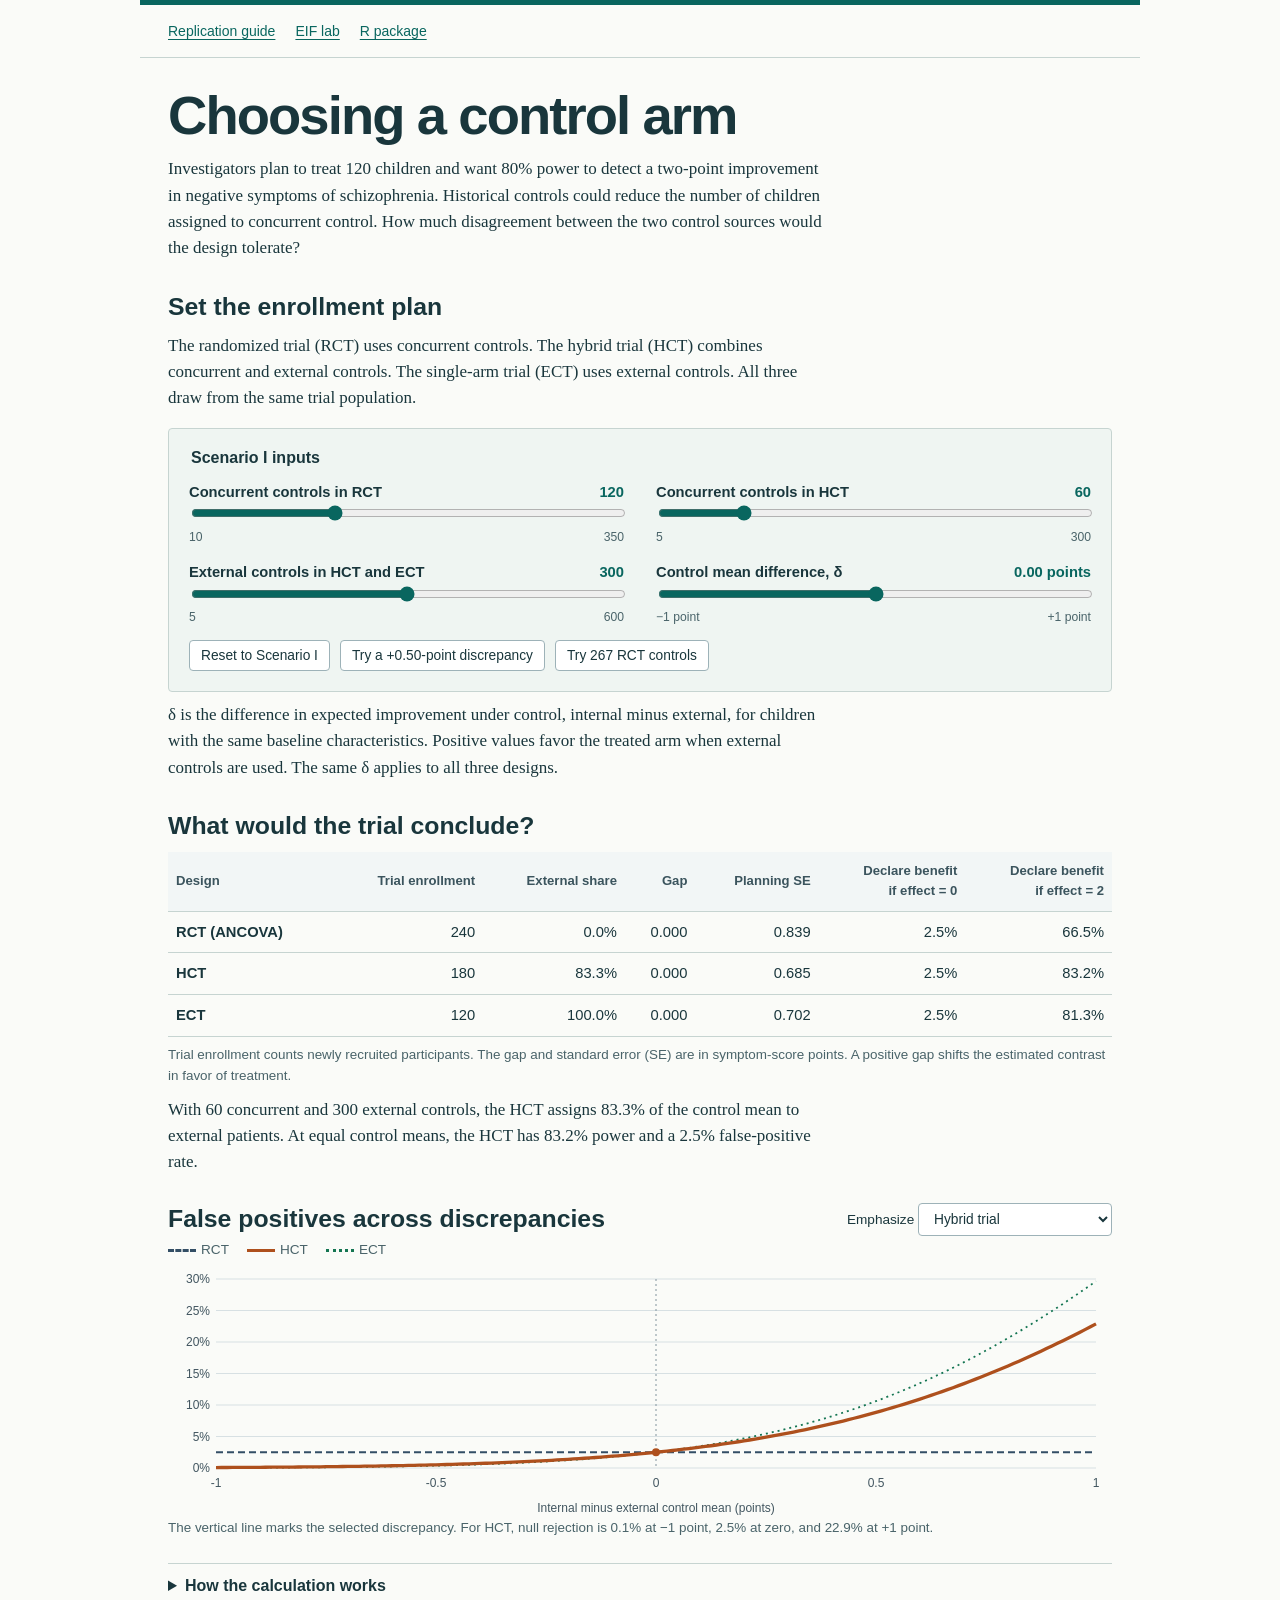
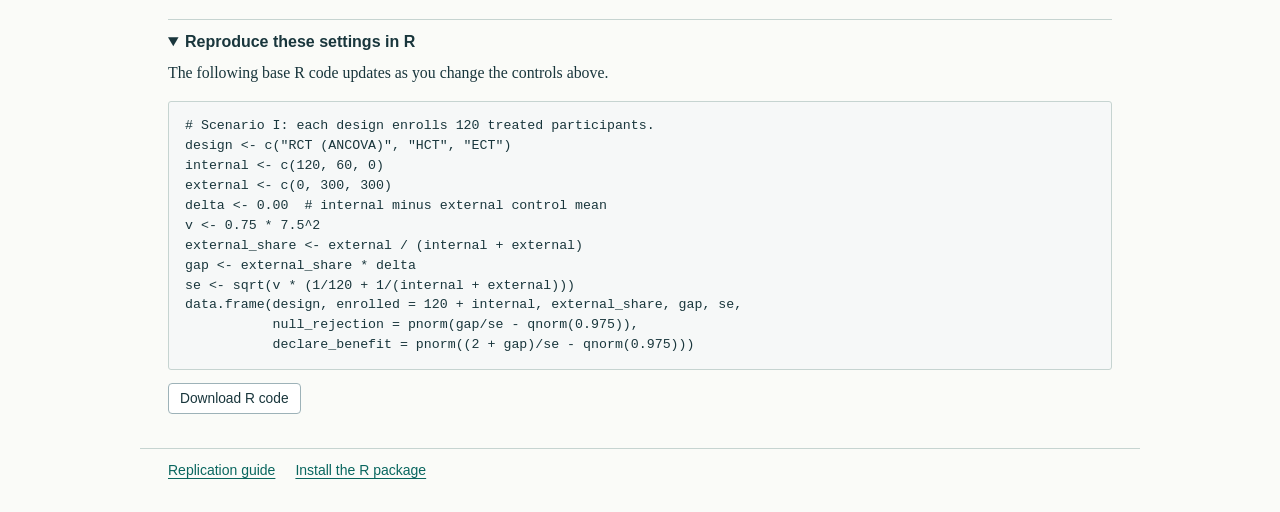
==== docs/design-lab.html @ c06e86c9 "Publish causalgap R package and interactive trial design and EIF lessons" ====
<!doctype html>
<html lang="en">
<head>
<meta charset="utf-8">
<meta name="viewport" content="width=device-width, initial-scale=1">
<meta name="description" content="Compare randomized, hybrid, and externally controlled schizophrenia trial designs under the Gaussian planning model.">
<title>Choosing a control arm · Trial design lab</title>
<link rel="icon" href="assets/mark.svg" type="image/svg+xml">
<style>
:root{color-scheme:light;--ink:#19363c;--accent:#09665f;--muted:#496369;--line:#c6d4d1;--paper:#fafbf8;--wash:#eff5f2;--sans:"Segoe UI",Arial,sans-serif}
*{box-sizing:border-box}body{margin:0;color:var(--ink);background:var(--paper);font:17px/1.55 Georgia,"Times New Roman",serif}
main,nav,footer{max-width:1000px;margin:auto;padding:0 28px}nav,footer{font:14px/1.6 var(--sans);display:flex;gap:20px;flex-wrap:wrap}nav{border-top:5px solid var(--accent);border-bottom:1px solid var(--line);padding-top:15px;padding-bottom:15px}a{color:var(--accent);text-underline-offset:3px}a:focus-visible,button:focus-visible,select:focus-visible,input:focus-visible,summary:focus-visible{outline:3px solid #30788b;outline-offset:3px}h1,h2,h3,label,button,output,select,th,td,figcaption,caption{font-family:var(--sans)}h1{font-size:clamp(2.1rem,4.4vw,3.4rem);margin:28px 0 6px;line-height:1.1;letter-spacing:-.035em}h2{font-size:1.55rem;line-height:1.25;margin:30px 0 10px}p{max-width:78ch;margin:10px 0 16px}section,figure{margin:27px 0}fieldset{margin:0;border:0;padding:0}legend{font:bold 1rem var(--sans);margin:0 0 14px}.controls{background:var(--wash);border:1px solid var(--line);border-radius:4px;padding:20px}.inputs{display:grid;grid-template-columns:1fr 1fr;gap:17px 32px}.setting{min-width:0}.setting label{font-size:.92rem;font-weight:650;display:flex;justify-content:space-between;align-items:baseline;gap:8px}.setting output{font-variant-numeric:tabular-nums;color:var(--accent);white-space:nowrap}.setting input{width:100%;accent-color:var(--accent);cursor:pointer}.range{display:flex;justify-content:space-between;color:var(--muted);font:.76rem var(--sans)}.actions,.chart-title,.key{display:flex;gap:10px;flex-wrap:wrap;align-items:center}.actions{margin-top:16px}button,select{font-size:.86rem;color:var(--ink);background:white;border:1px solid #9db2b8;border-radius:4px;padding:7px 11px}button{cursor:pointer}button:hover,select:hover{border-color:var(--accent);background:#f1f6f8}.table-wrap{overflow-x:auto}table{border-collapse:collapse;width:100%;font-size:.92rem}th,td{text-align:right;padding:9px 8px;border-bottom:1px solid var(--line);vertical-align:middle;font-variant-numeric:tabular-nums}th:first-child,td:first-child{text-align:left}thead th{color:#3b545d;background:#f2f6f6;font-size:.82rem}tbody th{white-space:nowrap}caption,figcaption{color:var(--muted);font-size:.84rem;text-align:left}caption{caption-side:bottom;padding-top:8px}.chart-title{justify-content:space-between}.chart-title h2{margin:0}.chart-title label{font-size:.85rem}.key{font: .85rem var(--sans);color:var(--muted);margin:6px 0;gap:18px}.key i{width:28px;display:inline-block;vertical-align:middle;margin-right:5px;border-top:3px solid}.rct{color:#334e65;border-top-style:dashed!important}.hct{color:#ae501d}.ect{color:#147552;border-top-style:dotted!important}canvas{display:block;width:100%;height:255px}figure{margin:25px 0 18px}details{border-top:1px solid var(--line);margin-top:24px;padding-top:13px}summary{font:bold 1rem var(--sans);cursor:pointer}details p{font-size:.99rem}pre{overflow:auto;background:#f6f8f8;padding:14px 16px;line-height:1.5;border:1px solid var(--line);border-radius:3px;font-size:.83rem}.formula{font-size:1.04rem}footer{margin-top:34px;padding-top:10px;padding-bottom:30px;border-top:1px solid var(--line)}@media(max-width:620px){main,nav,footer{padding-left:16px;padding-right:16px}.inputs{grid-template-columns:1fr;gap:12px}.chart-title{align-items:flex-start}.controls{padding:15px}th,td{padding:8px 5px}h2{font-size:1.35rem}}
.skip{position:absolute;top:-60px;left:12px;z-index:2;background:white;padding:6px 10px}.skip:focus{top:6px}
</style>
</head>
<body>
<a class="skip" href="#main">Skip to the experiment</a>
<nav aria-label="Site navigation"><a href="index.html">Replication guide</a><a href="eif-lab.html">EIF lab</a><a href="r-package.html">R package</a></nav>
<main id="main">
<h1>Choosing a control arm</h1>
<p>Investigators plan to treat 120 children and want 80% power to detect a two-point improvement in negative symptoms of schizophrenia. Historical controls could reduce the number of children assigned to concurrent control. How much disagreement between the two control sources would the design tolerate?</p>
<noscript><p>Enable JavaScript to adjust the design. In the paper’s baseline scenario with equal control means, randomized ANCOVA, HCT and ECT have powers of 66.5%, 83.2% and 81.3%, respectively. Each has a one-sided false-positive rate of 2.5%.</p></noscript>
<section aria-labelledby="settings-heading">
<h2 id="settings-heading">Set the enrollment plan</h2>
<p>The randomized trial (RCT) uses concurrent controls. The hybrid trial (HCT) combines concurrent and external controls. The single-arm trial (ECT) uses external controls. All three draw from the same trial population.</p>
<div class="controls"><fieldset><legend>Scenario I inputs</legend><div class="inputs">
<div class="setting"><label for="rct-ic">Concurrent controls in RCT <output id="rct-ic-out" for="rct-ic">120</output></label><input type="range" min="10" max="350" value="120" id="rct-ic"><div class="range"><span>10</span><span>350</span></div></div>
<div class="setting"><label for="hct-ic">Concurrent controls in HCT <output id="hct-ic-out" for="hct-ic">60</output></label><input type="range" min="5" max="300" value="60" id="hct-ic"><div class="range"><span>5</span><span>300</span></div></div>
<div class="setting"><label for="ec">External controls in HCT and ECT <output id="ec-out" for="ec">300</output></label><input type="range" min="5" max="600" step="5" value="300" id="ec"><div class="range"><span>5</span><span>600</span></div></div>
<div class="setting"><label for="delta">Control mean difference, δ <output id="delta-out" for="delta">0.00 points</output></label><input type="range" min="-1" max="1" step="0.05" value="0" id="delta"><div class="range"><span>−1 point</span><span>+1 point</span></div></div>
</div></fieldset>
<div class="actions"><button type="button" id="reset">Reset to Scenario I</button><button type="button" id="case-drift">Try a +0.50-point discrepancy</button><button type="button" id="case-rct">Try 267 RCT controls</button></div></div>
<p>δ is the difference in expected improvement under control, internal minus external, for children with the same baseline characteristics. Positive values favor the treated arm when external controls are used. The same δ applies to all three designs.</p>
</section>
<section aria-labelledby="result-heading"><h2 id="result-heading">What would the trial conclude?</h2>
<div class="table-wrap"><table><caption>Trial enrollment counts newly recruited participants. The gap and standard error (SE) are in symptom-score points. A positive gap shifts the estimated contrast in favor of treatment.</caption><thead><tr><th scope="col">Design</th><th scope="col">Trial enrollment</th><th scope="col">External share</th><th scope="col">Gap</th><th scope="col">Planning SE</th><th scope="col">Declare benefit<br>if effect = 0</th><th scope="col">Declare benefit<br>if effect = 2</th></tr></thead><tbody id="results"></tbody></table></div>
<p id="interpretation" role="status"></p></section>
<figure><div class="chart-title"><h2>False positives across discrepancies</h2><label>Emphasize <select id="focus"><option value="hct">Hybrid trial</option><option value="rct">Randomized trial</option><option value="ect">Externally controlled trial</option></select></label></div><div class="key" aria-hidden="true"><span><i class="rct"></i>RCT</span><span><i class="hct"></i>HCT</span><span><i class="ect"></i>ECT</span></div><canvas id="plot" role="img" aria-label="False-positive rates from minus one to plus one point of discrepancy. The table gives values at the selected discrepancy."></canvas><figcaption id="chart-note">The vertical line marks the selected discrepancy. The RCT stays at the nominal 2.5% rate.</figcaption></figure>
<details><summary>How the calculation works</summary>
<p>Each arm has marginal SD 7.5. The known prognostic function explains 25% of outcome variation, so the common residual variance is <i>v</i> = 0.75 × 7.5². If a design uses <i>m</i> total controls, its planning variance is <i>v</i>(1/120 + 1/<i>m</i>). Thus the RCT row is the paper’s ANCOVA reference.</p>
<p>For HCT the internal share λ is the internal control count divided by the total control count. Its causal-gap ξ is (1 − λ)δ. The RCT gap is zero and the ECT gap is δ. Under a true trial effect θ, the one-sided test declares benefit with probability Φ((θ + ξ)/SE − 1.960), where Φ is the standard normal distribution function.</p>
<p>These Gaussian planning calculations treat variances and borrowing shares as known. To see how learning a borrowing share from the data changes sampling uncertainty, explore the <a href="eif-lab.html">efficient influence function</a>.</p></details>
<details open><summary>Reproduce these settings in R</summary><p>The following base R code updates as you change the controls above.</p><pre><code id="rcode"></code></pre><button type="button" id="download-r">Download R code</button></details>
</main><footer><a href="index.html">Replication guide</a><a href="r-package.html">Install the R package</a></footer>
<script src="design-lab.js" defer></script></body></html>
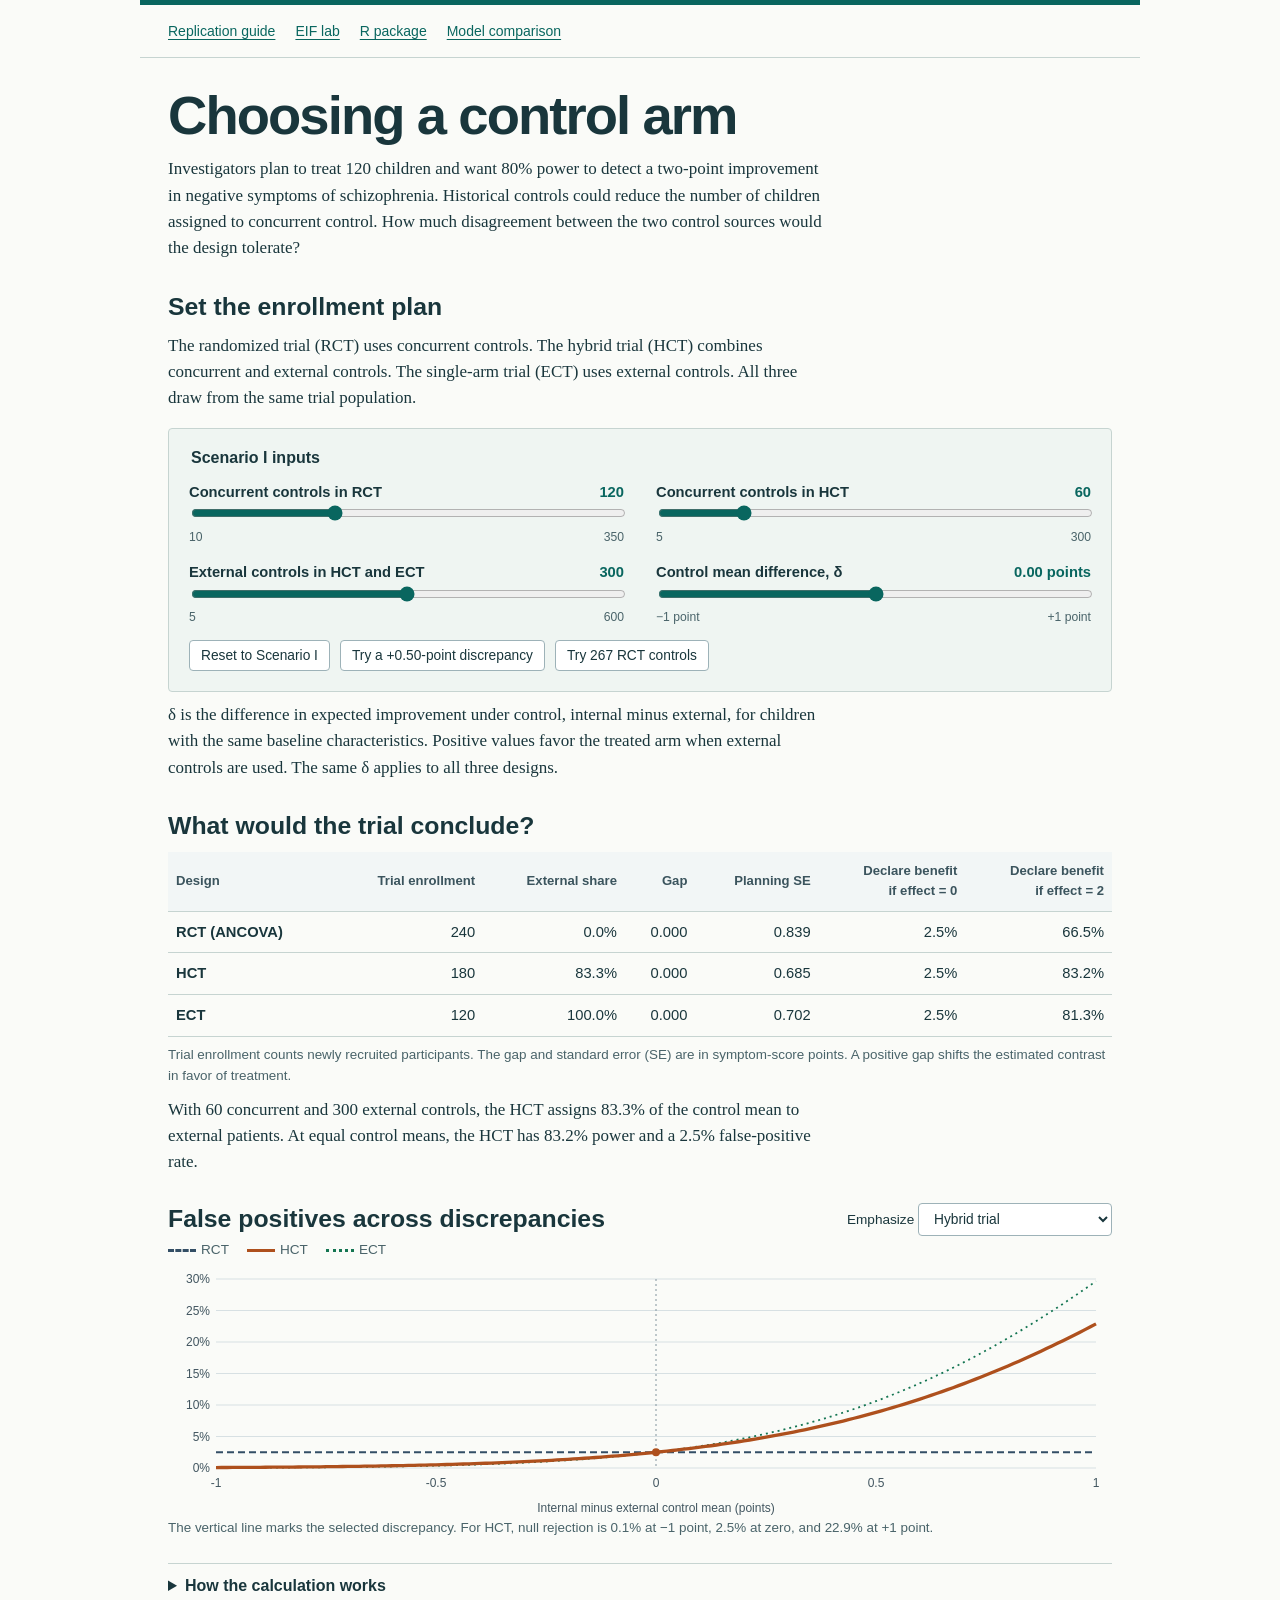
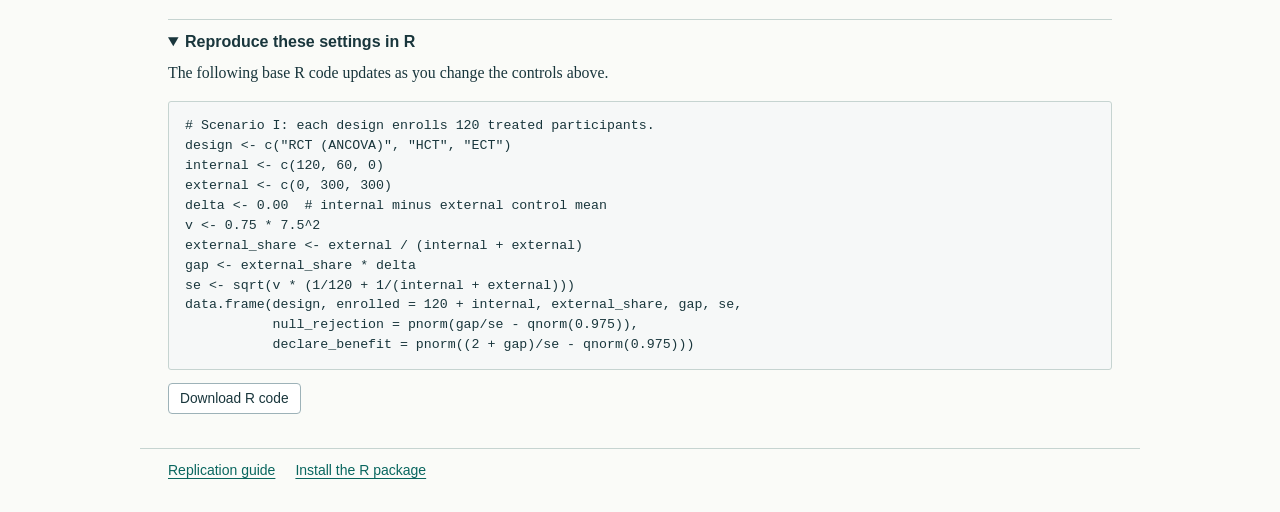
==== commit a564385a: "Reproduce the paper in R and compare four trial influence functions" ====
--- a/docs/design-lab.html
+++ b/docs/design-lab.html
@@ -1,45 +1,45 @@
-<!doctype html>
-<html lang="en">
-<head>
-<meta charset="utf-8">
-<meta name="viewport" content="width=device-width, initial-scale=1">
-<meta name="description" content="Compare randomized, hybrid, and externally controlled schizophrenia trial designs under the Gaussian planning model.">
-<title>Choosing a control arm · Trial design lab</title>
-<link rel="icon" href="assets/mark.svg" type="image/svg+xml">
-<style>
-:root{color-scheme:light;--ink:#19363c;--accent:#09665f;--muted:#496369;--line:#c6d4d1;--paper:#fafbf8;--wash:#eff5f2;--sans:"Segoe UI",Arial,sans-serif}
-*{box-sizing:border-box}body{margin:0;color:var(--ink);background:var(--paper);font:17px/1.55 Georgia,"Times New Roman",serif}
-main,nav,footer{max-width:1000px;margin:auto;padding:0 28px}nav,footer{font:14px/1.6 var(--sans);display:flex;gap:20px;flex-wrap:wrap}nav{border-top:5px solid var(--accent);border-bottom:1px solid var(--line);padding-top:15px;padding-bottom:15px}a{color:var(--accent);text-underline-offset:3px}a:focus-visible,button:focus-visible,select:focus-visible,input:focus-visible,summary:focus-visible{outline:3px solid #30788b;outline-offset:3px}h1,h2,h3,label,button,output,select,th,td,figcaption,caption{font-family:var(--sans)}h1{font-size:clamp(2.1rem,4.4vw,3.4rem);margin:28px 0 6px;line-height:1.1;letter-spacing:-.035em}h2{font-size:1.55rem;line-height:1.25;margin:30px 0 10px}p{max-width:78ch;margin:10px 0 16px}section,figure{margin:27px 0}fieldset{margin:0;border:0;padding:0}legend{font:bold 1rem var(--sans);margin:0 0 14px}.controls{background:var(--wash);border:1px solid var(--line);border-radius:4px;padding:20px}.inputs{display:grid;grid-template-columns:1fr 1fr;gap:17px 32px}.setting{min-width:0}.setting label{font-size:.92rem;font-weight:650;display:flex;justify-content:space-between;align-items:baseline;gap:8px}.setting output{font-variant-numeric:tabular-nums;color:var(--accent);white-space:nowrap}.setting input{width:100%;accent-color:var(--accent);cursor:pointer}.range{display:flex;justify-content:space-between;color:var(--muted);font:.76rem var(--sans)}.actions,.chart-title,.key{display:flex;gap:10px;flex-wrap:wrap;align-items:center}.actions{margin-top:16px}button,select{font-size:.86rem;color:var(--ink);background:white;border:1px solid #9db2b8;border-radius:4px;padding:7px 11px}button{cursor:pointer}button:hover,select:hover{border-color:var(--accent);background:#f1f6f8}.table-wrap{overflow-x:auto}table{border-collapse:collapse;width:100%;font-size:.92rem}th,td{text-align:right;padding:9px 8px;border-bottom:1px solid var(--line);vertical-align:middle;font-variant-numeric:tabular-nums}th:first-child,td:first-child{text-align:left}thead th{color:#3b545d;background:#f2f6f6;font-size:.82rem}tbody th{white-space:nowrap}caption,figcaption{color:var(--muted);font-size:.84rem;text-align:left}caption{caption-side:bottom;padding-top:8px}.chart-title{justify-content:space-between}.chart-title h2{margin:0}.chart-title label{font-size:.85rem}.key{font: .85rem var(--sans);color:var(--muted);margin:6px 0;gap:18px}.key i{width:28px;display:inline-block;vertical-align:middle;margin-right:5px;border-top:3px solid}.rct{color:#334e65;border-top-style:dashed!important}.hct{color:#ae501d}.ect{color:#147552;border-top-style:dotted!important}canvas{display:block;width:100%;height:255px}figure{margin:25px 0 18px}details{border-top:1px solid var(--line);margin-top:24px;padding-top:13px}summary{font:bold 1rem var(--sans);cursor:pointer}details p{font-size:.99rem}pre{overflow:auto;background:#f6f8f8;padding:14px 16px;line-height:1.5;border:1px solid var(--line);border-radius:3px;font-size:.83rem}.formula{font-size:1.04rem}footer{margin-top:34px;padding-top:10px;padding-bottom:30px;border-top:1px solid var(--line)}@media(max-width:620px){main,nav,footer{padding-left:16px;padding-right:16px}.inputs{grid-template-columns:1fr;gap:12px}.chart-title{align-items:flex-start}.controls{padding:15px}th,td{padding:8px 5px}h2{font-size:1.35rem}}
-.skip{position:absolute;top:-60px;left:12px;z-index:2;background:white;padding:6px 10px}.skip:focus{top:6px}
-</style>
-</head>
-<body>
-<a class="skip" href="#main">Skip to the experiment</a>
-<nav aria-label="Site navigation"><a href="index.html">Replication guide</a><a href="eif-lab.html">EIF lab</a><a href="r-package.html">R package</a></nav>
-<main id="main">
-<h1>Choosing a control arm</h1>
-<p>Investigators plan to treat 120 children and want 80% power to detect a two-point improvement in negative symptoms of schizophrenia. Historical controls could reduce the number of children assigned to concurrent control. How much disagreement between the two control sources would the design tolerate?</p>
-<noscript><p>Enable JavaScript to adjust the design. In the paper’s baseline scenario with equal control means, randomized ANCOVA, HCT and ECT have powers of 66.5%, 83.2% and 81.3%, respectively. Each has a one-sided false-positive rate of 2.5%.</p></noscript>
-<section aria-labelledby="settings-heading">
-<h2 id="settings-heading">Set the enrollment plan</h2>
-<p>The randomized trial (RCT) uses concurrent controls. The hybrid trial (HCT) combines concurrent and external controls. The single-arm trial (ECT) uses external controls. All three draw from the same trial population.</p>
-<div class="controls"><fieldset><legend>Scenario I inputs</legend><div class="inputs">
-<div class="setting"><label for="rct-ic">Concurrent controls in RCT <output id="rct-ic-out" for="rct-ic">120</output></label><input type="range" min="10" max="350" value="120" id="rct-ic"><div class="range"><span>10</span><span>350</span></div></div>
-<div class="setting"><label for="hct-ic">Concurrent controls in HCT <output id="hct-ic-out" for="hct-ic">60</output></label><input type="range" min="5" max="300" value="60" id="hct-ic"><div class="range"><span>5</span><span>300</span></div></div>
-<div class="setting"><label for="ec">External controls in HCT and ECT <output id="ec-out" for="ec">300</output></label><input type="range" min="5" max="600" step="5" value="300" id="ec"><div class="range"><span>5</span><span>600</span></div></div>
-<div class="setting"><label for="delta">Control mean difference, δ <output id="delta-out" for="delta">0.00 points</output></label><input type="range" min="-1" max="1" step="0.05" value="0" id="delta"><div class="range"><span>−1 point</span><span>+1 point</span></div></div>
-</div></fieldset>
-<div class="actions"><button type="button" id="reset">Reset to Scenario I</button><button type="button" id="case-drift">Try a +0.50-point discrepancy</button><button type="button" id="case-rct">Try 267 RCT controls</button></div></div>
-<p>δ is the difference in expected improvement under control, internal minus external, for children with the same baseline characteristics. Positive values favor the treated arm when external controls are used. The same δ applies to all three designs.</p>
-</section>
-<section aria-labelledby="result-heading"><h2 id="result-heading">What would the trial conclude?</h2>
-<div class="table-wrap"><table><caption>Trial enrollment counts newly recruited participants. The gap and standard error (SE) are in symptom-score points. A positive gap shifts the estimated contrast in favor of treatment.</caption><thead><tr><th scope="col">Design</th><th scope="col">Trial enrollment</th><th scope="col">External share</th><th scope="col">Gap</th><th scope="col">Planning SE</th><th scope="col">Declare benefit<br>if effect = 0</th><th scope="col">Declare benefit<br>if effect = 2</th></tr></thead><tbody id="results"></tbody></table></div>
-<p id="interpretation" role="status"></p></section>
-<figure><div class="chart-title"><h2>False positives across discrepancies</h2><label>Emphasize <select id="focus"><option value="hct">Hybrid trial</option><option value="rct">Randomized trial</option><option value="ect">Externally controlled trial</option></select></label></div><div class="key" aria-hidden="true"><span><i class="rct"></i>RCT</span><span><i class="hct"></i>HCT</span><span><i class="ect"></i>ECT</span></div><canvas id="plot" role="img" aria-label="False-positive rates from minus one to plus one point of discrepancy. The table gives values at the selected discrepancy."></canvas><figcaption id="chart-note">The vertical line marks the selected discrepancy. The RCT stays at the nominal 2.5% rate.</figcaption></figure>
-<details><summary>How the calculation works</summary>
-<p>Each arm has marginal SD 7.5. The known prognostic function explains 25% of outcome variation, so the common residual variance is <i>v</i> = 0.75 × 7.5². If a design uses <i>m</i> total controls, its planning variance is <i>v</i>(1/120 + 1/<i>m</i>). Thus the RCT row is the paper’s ANCOVA reference.</p>
-<p>For HCT the internal share λ is the internal control count divided by the total control count. Its causal-gap ξ is (1 − λ)δ. The RCT gap is zero and the ECT gap is δ. Under a true trial effect θ, the one-sided test declares benefit with probability Φ((θ + ξ)/SE − 1.960), where Φ is the standard normal distribution function.</p>
-<p>These Gaussian planning calculations treat variances and borrowing shares as known. To see how learning a borrowing share from the data changes sampling uncertainty, explore the <a href="eif-lab.html">efficient influence function</a>.</p></details>
-<details open><summary>Reproduce these settings in R</summary><p>The following base R code updates as you change the controls above.</p><pre><code id="rcode"></code></pre><button type="button" id="download-r">Download R code</button></details>
-</main><footer><a href="index.html">Replication guide</a><a href="r-package.html">Install the R package</a></footer>
-<script src="design-lab.js" defer></script></body></html>
+<!doctype html>
+<html lang="en">
+<head>
+<meta charset="utf-8">
+<meta name="viewport" content="width=device-width, initial-scale=1">
+<meta name="description" content="Compare randomized, hybrid, and externally controlled schizophrenia trial designs under the Gaussian planning model.">
+<title>Choosing a control arm · Trial design lab</title>
+<link rel="icon" href="assets/mark.svg" type="image/svg+xml">
+<style>
+:root{color-scheme:light;--ink:#19363c;--accent:#09665f;--muted:#496369;--line:#c6d4d1;--paper:#fafbf8;--wash:#eff5f2;--sans:"Segoe UI",Arial,sans-serif}
+*{box-sizing:border-box}body{margin:0;color:var(--ink);background:var(--paper);font:17px/1.55 Georgia,"Times New Roman",serif}
+main,nav,footer{max-width:1000px;margin:auto;padding:0 28px}nav,footer{font:14px/1.6 var(--sans);display:flex;gap:20px;flex-wrap:wrap}nav{border-top:5px solid var(--accent);border-bottom:1px solid var(--line);padding-top:15px;padding-bottom:15px}a{color:var(--accent);text-underline-offset:3px}a:focus-visible,button:focus-visible,select:focus-visible,input:focus-visible,summary:focus-visible{outline:3px solid #30788b;outline-offset:3px}h1,h2,h3,label,button,output,select,th,td,figcaption,caption{font-family:var(--sans)}h1{font-size:clamp(2.1rem,4.4vw,3.4rem);margin:28px 0 6px;line-height:1.1;letter-spacing:-.035em}h2{font-size:1.55rem;line-height:1.25;margin:30px 0 10px}p{max-width:78ch;margin:10px 0 16px}section,figure{margin:27px 0}fieldset{margin:0;border:0;padding:0}legend{font:bold 1rem var(--sans);margin:0 0 14px}.controls{background:var(--wash);border:1px solid var(--line);border-radius:4px;padding:20px}.inputs{display:grid;grid-template-columns:1fr 1fr;gap:17px 32px}.setting{min-width:0}.setting label{font-size:.92rem;font-weight:650;display:flex;justify-content:space-between;align-items:baseline;gap:8px}.setting output{font-variant-numeric:tabular-nums;color:var(--accent);white-space:nowrap}.setting input{width:100%;accent-color:var(--accent);cursor:pointer}.range{display:flex;justify-content:space-between;color:var(--muted);font:.76rem var(--sans)}.actions,.chart-title,.key{display:flex;gap:10px;flex-wrap:wrap;align-items:center}.actions{margin-top:16px}button,select{font-size:.86rem;color:var(--ink);background:white;border:1px solid #9db2b8;border-radius:4px;padding:7px 11px}button{cursor:pointer}button:hover,select:hover{border-color:var(--accent);background:#f1f6f8}.table-wrap{overflow-x:auto}table{border-collapse:collapse;width:100%;font-size:.92rem}th,td{text-align:right;padding:9px 8px;border-bottom:1px solid var(--line);vertical-align:middle;font-variant-numeric:tabular-nums}th:first-child,td:first-child{text-align:left}thead th{color:#3b545d;background:#f2f6f6;font-size:.82rem}tbody th{white-space:nowrap}caption,figcaption{color:var(--muted);font-size:.84rem;text-align:left}caption{caption-side:bottom;padding-top:8px}.chart-title{justify-content:space-between}.chart-title h2{margin:0}.chart-title label{font-size:.85rem}.key{font: .85rem var(--sans);color:var(--muted);margin:6px 0;gap:18px}.key i{width:28px;display:inline-block;vertical-align:middle;margin-right:5px;border-top:3px solid}.rct{color:#334e65;border-top-style:dashed!important}.hct{color:#ae501d}.ect{color:#147552;border-top-style:dotted!important}canvas{display:block;width:100%;height:255px}figure{margin:25px 0 18px}details{border-top:1px solid var(--line);margin-top:24px;padding-top:13px}summary{font:bold 1rem var(--sans);cursor:pointer}details p{font-size:.99rem}pre{overflow:auto;background:#f6f8f8;padding:14px 16px;line-height:1.5;border:1px solid var(--line);border-radius:3px;font-size:.83rem}.formula{font-size:1.04rem}footer{margin-top:34px;padding-top:10px;padding-bottom:30px;border-top:1px solid var(--line)}@media(max-width:620px){main,nav,footer{padding-left:16px;padding-right:16px}.inputs{grid-template-columns:1fr;gap:12px}.chart-title{align-items:flex-start}.controls{padding:15px}th,td{padding:8px 5px}h2{font-size:1.35rem}}
+.skip{position:absolute;top:-60px;left:12px;z-index:2;background:white;padding:6px 10px}.skip:focus{top:6px}
+</style>
+</head>
+<body>
+<a class="skip" href="#main">Skip to the experiment</a>
+<nav aria-label="Site navigation"><a href="index.html">Replication guide</a><a href="eif-lab.html">EIF lab</a><a href="r-package.html">R package</a><a href="eif-models.html">Model comparison</a></nav>
+<main id="main">
+<h1>Choosing a control arm</h1>
+<p>Investigators plan to treat 120 children and want 80% power to detect a two-point improvement in negative symptoms of schizophrenia. Historical controls could reduce the number of children assigned to concurrent control. How much disagreement between the two control sources would the design tolerate?</p>
+<noscript><p>Enable JavaScript to adjust the design. In the paper’s baseline scenario with equal control means, randomized ANCOVA, HCT and ECT have powers of 66.5%, 83.2% and 81.3%, respectively. Each has a one-sided false-positive rate of 2.5%.</p></noscript>
+<section aria-labelledby="settings-heading">
+<h2 id="settings-heading">Set the enrollment plan</h2>
+<p>The randomized trial (RCT) uses concurrent controls. The hybrid trial (HCT) combines concurrent and external controls. The single-arm trial (ECT) uses external controls. All three draw from the same trial population.</p>
+<div class="controls"><fieldset><legend>Scenario I inputs</legend><div class="inputs">
+<div class="setting"><label for="rct-ic">Concurrent controls in RCT <output id="rct-ic-out" for="rct-ic">120</output></label><input type="range" min="10" max="350" value="120" id="rct-ic"><div class="range"><span>10</span><span>350</span></div></div>
+<div class="setting"><label for="hct-ic">Concurrent controls in HCT <output id="hct-ic-out" for="hct-ic">60</output></label><input type="range" min="5" max="300" value="60" id="hct-ic"><div class="range"><span>5</span><span>300</span></div></div>
+<div class="setting"><label for="ec">External controls in HCT and ECT <output id="ec-out" for="ec">300</output></label><input type="range" min="5" max="600" step="5" value="300" id="ec"><div class="range"><span>5</span><span>600</span></div></div>
+<div class="setting"><label for="delta">Control mean difference, δ <output id="delta-out" for="delta">0.00 points</output></label><input type="range" min="-1" max="1" step="0.05" value="0" id="delta"><div class="range"><span>−1 point</span><span>+1 point</span></div></div>
+</div></fieldset>
+<div class="actions"><button type="button" id="reset">Reset to Scenario I</button><button type="button" id="case-drift">Try a +0.50-point discrepancy</button><button type="button" id="case-rct">Try 267 RCT controls</button></div></div>
+<p>δ is the difference in expected improvement under control, internal minus external, for children with the same baseline characteristics. Positive values favor the treated arm when external controls are used. The same δ applies to all three designs.</p>
+</section>
+<section aria-labelledby="result-heading"><h2 id="result-heading">What would the trial conclude?</h2>
+<div class="table-wrap"><table><caption>Trial enrollment counts newly recruited participants. The gap and standard error (SE) are in symptom-score points. A positive gap shifts the estimated contrast in favor of treatment.</caption><thead><tr><th scope="col">Design</th><th scope="col">Trial enrollment</th><th scope="col">External share</th><th scope="col">Gap</th><th scope="col">Planning SE</th><th scope="col">Declare benefit<br>if effect = 0</th><th scope="col">Declare benefit<br>if effect = 2</th></tr></thead><tbody id="results"></tbody></table></div>
+<p id="interpretation" role="status"></p></section>
+<figure><div class="chart-title"><h2>False positives across discrepancies</h2><label>Emphasize <select id="focus"><option value="hct">Hybrid trial</option><option value="rct">Randomized trial</option><option value="ect">Externally controlled trial</option></select></label></div><div class="key" aria-hidden="true"><span><i class="rct"></i>RCT</span><span><i class="hct"></i>HCT</span><span><i class="ect"></i>ECT</span></div><canvas id="plot" role="img" aria-label="False-positive rates from minus one to plus one point of discrepancy. The table gives values at the selected discrepancy."></canvas><figcaption id="chart-note">The vertical line marks the selected discrepancy. The RCT stays at the nominal 2.5% rate.</figcaption></figure>
+<details><summary>How the calculation works</summary>
+<p>Each arm has marginal SD 7.5. The known prognostic function explains 25% of outcome variation, so the common residual variance is <i>v</i> = 0.75 × 7.5². If a design uses <i>m</i> total controls, its planning variance is <i>v</i>(1/120 + 1/<i>m</i>). Thus the RCT row is the paper’s ANCOVA reference.</p>
+<p>For HCT the internal share λ is the internal control count divided by the total control count. Its causal-gap ξ is (1 − λ)δ. The RCT gap is zero and the ECT gap is δ. Under a true trial effect θ, the one-sided test declares benefit with probability Φ((θ + ξ)/SE − 1.960), where Φ is the standard normal distribution function.</p>
+<p>These Gaussian planning calculations treat variances and borrowing shares as known. To see how learning a borrowing share from the data changes sampling uncertainty, explore the <a href="eif-lab.html">efficient influence function</a>.</p></details>
+<details open><summary>Reproduce these settings in R</summary><p>The following base R code updates as you change the controls above.</p><pre><code id="rcode"></code></pre><button type="button" id="download-r">Download R code</button></details>
+</main><footer><a href="index.html">Replication guide</a><a href="r-package.html">Install the R package</a></footer>
+<script src="design-lab.js" defer></script></body></html>
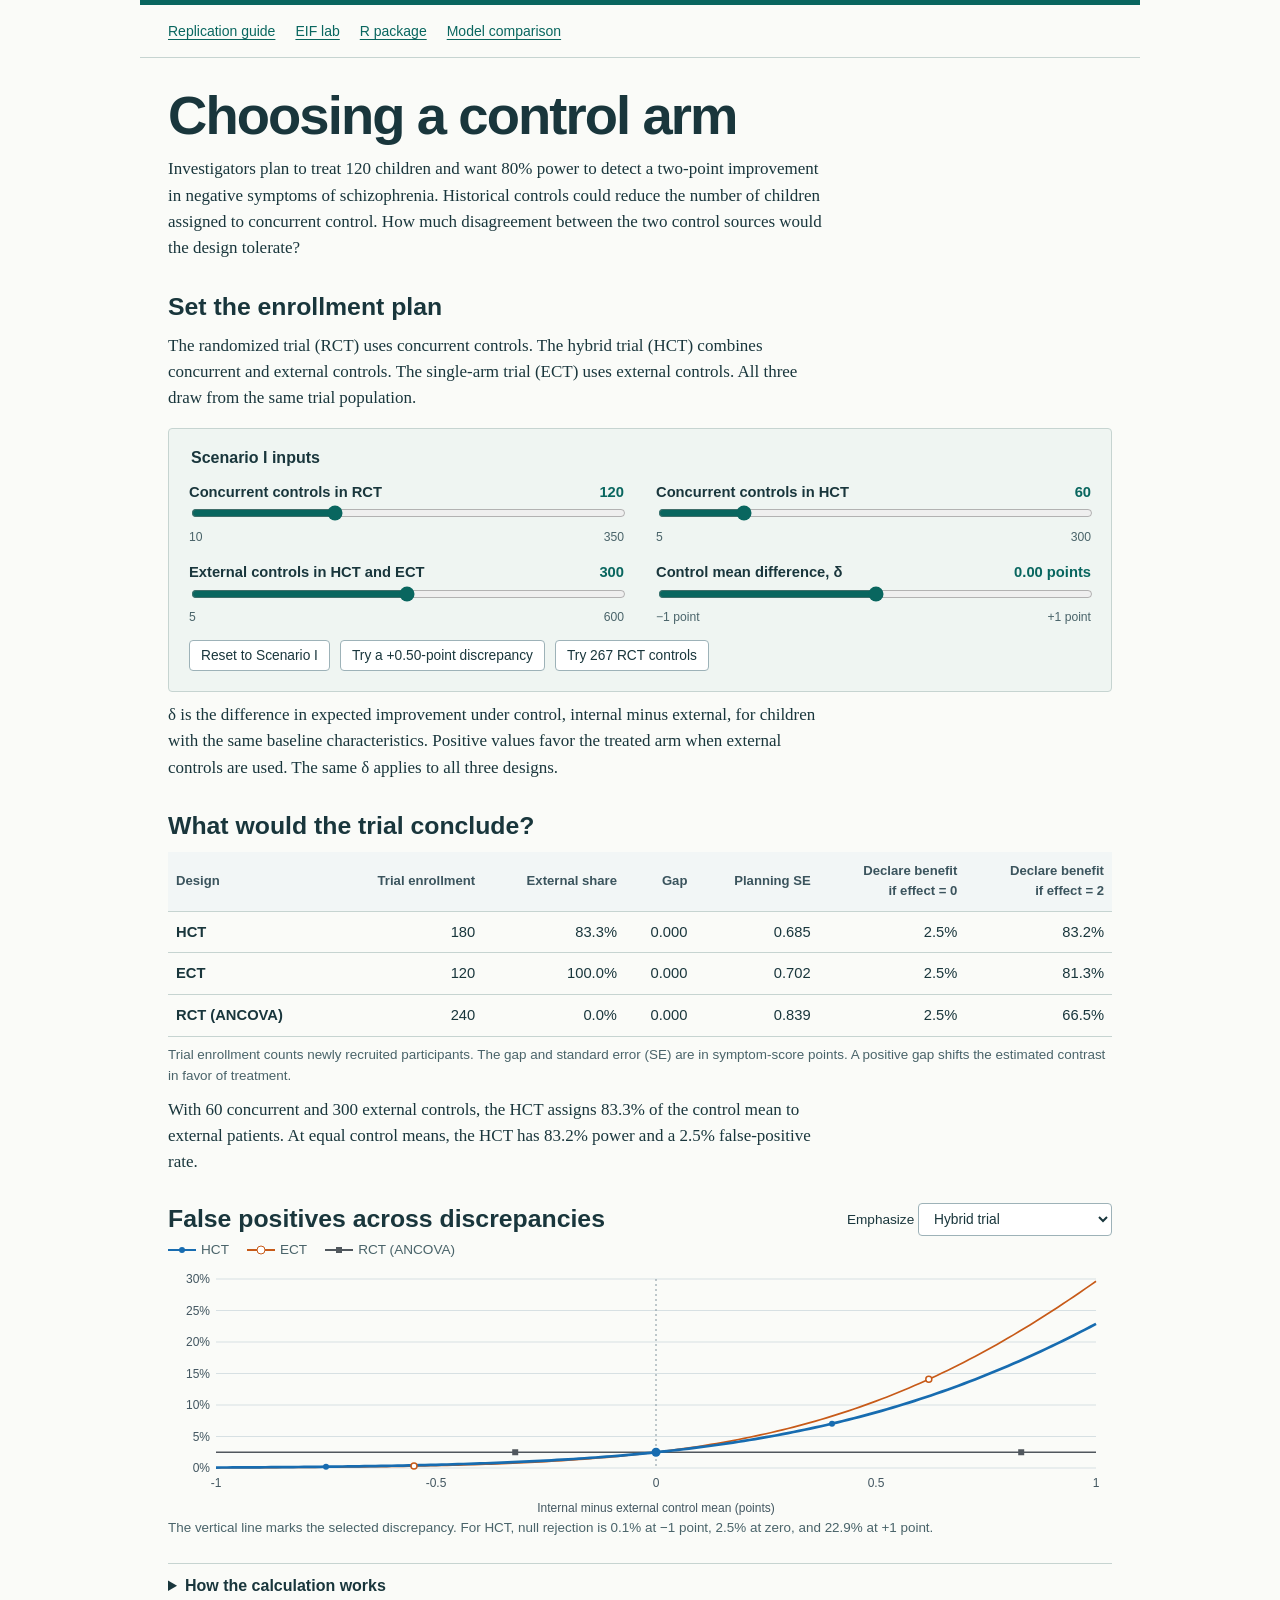
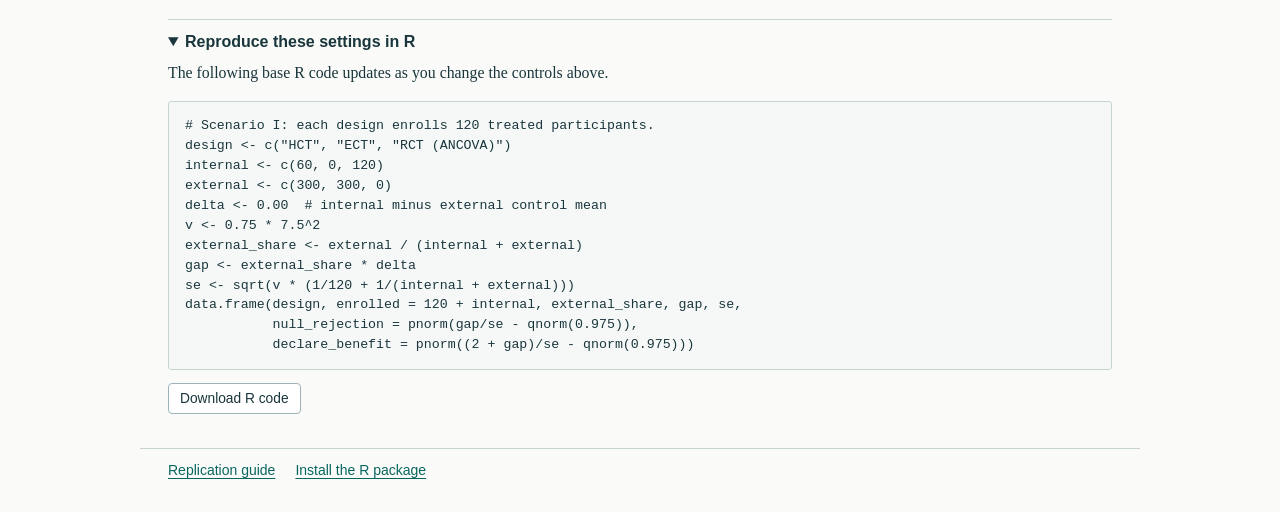
==== commit 49b0567d: "Match the interactive trial comparisons to manuscript design order" ====
--- a/docs/design-lab.html
+++ b/docs/design-lab.html
@@ -9,7 +9,7 @@
 <style>
 :root{color-scheme:light;--ink:#19363c;--accent:#09665f;--muted:#496369;--line:#c6d4d1;--paper:#fafbf8;--wash:#eff5f2;--sans:"Segoe UI",Arial,sans-serif}
 *{box-sizing:border-box}body{margin:0;color:var(--ink);background:var(--paper);font:17px/1.55 Georgia,"Times New Roman",serif}
-main,nav,footer{max-width:1000px;margin:auto;padding:0 28px}nav,footer{font:14px/1.6 var(--sans);display:flex;gap:20px;flex-wrap:wrap}nav{border-top:5px solid var(--accent);border-bottom:1px solid var(--line);padding-top:15px;padding-bottom:15px}a{color:var(--accent);text-underline-offset:3px}a:focus-visible,button:focus-visible,select:focus-visible,input:focus-visible,summary:focus-visible{outline:3px solid #30788b;outline-offset:3px}h1,h2,h3,label,button,output,select,th,td,figcaption,caption{font-family:var(--sans)}h1{font-size:clamp(2.1rem,4.4vw,3.4rem);margin:28px 0 6px;line-height:1.1;letter-spacing:-.035em}h2{font-size:1.55rem;line-height:1.25;margin:30px 0 10px}p{max-width:78ch;margin:10px 0 16px}section,figure{margin:27px 0}fieldset{margin:0;border:0;padding:0}legend{font:bold 1rem var(--sans);margin:0 0 14px}.controls{background:var(--wash);border:1px solid var(--line);border-radius:4px;padding:20px}.inputs{display:grid;grid-template-columns:1fr 1fr;gap:17px 32px}.setting{min-width:0}.setting label{font-size:.92rem;font-weight:650;display:flex;justify-content:space-between;align-items:baseline;gap:8px}.setting output{font-variant-numeric:tabular-nums;color:var(--accent);white-space:nowrap}.setting input{width:100%;accent-color:var(--accent);cursor:pointer}.range{display:flex;justify-content:space-between;color:var(--muted);font:.76rem var(--sans)}.actions,.chart-title,.key{display:flex;gap:10px;flex-wrap:wrap;align-items:center}.actions{margin-top:16px}button,select{font-size:.86rem;color:var(--ink);background:white;border:1px solid #9db2b8;border-radius:4px;padding:7px 11px}button{cursor:pointer}button:hover,select:hover{border-color:var(--accent);background:#f1f6f8}.table-wrap{overflow-x:auto}table{border-collapse:collapse;width:100%;font-size:.92rem}th,td{text-align:right;padding:9px 8px;border-bottom:1px solid var(--line);vertical-align:middle;font-variant-numeric:tabular-nums}th:first-child,td:first-child{text-align:left}thead th{color:#3b545d;background:#f2f6f6;font-size:.82rem}tbody th{white-space:nowrap}caption,figcaption{color:var(--muted);font-size:.84rem;text-align:left}caption{caption-side:bottom;padding-top:8px}.chart-title{justify-content:space-between}.chart-title h2{margin:0}.chart-title label{font-size:.85rem}.key{font: .85rem var(--sans);color:var(--muted);margin:6px 0;gap:18px}.key i{width:28px;display:inline-block;vertical-align:middle;margin-right:5px;border-top:3px solid}.rct{color:#334e65;border-top-style:dashed!important}.hct{color:#ae501d}.ect{color:#147552;border-top-style:dotted!important}canvas{display:block;width:100%;height:255px}figure{margin:25px 0 18px}details{border-top:1px solid var(--line);margin-top:24px;padding-top:13px}summary{font:bold 1rem var(--sans);cursor:pointer}details p{font-size:.99rem}pre{overflow:auto;background:#f6f8f8;padding:14px 16px;line-height:1.5;border:1px solid var(--line);border-radius:3px;font-size:.83rem}.formula{font-size:1.04rem}footer{margin-top:34px;padding-top:10px;padding-bottom:30px;border-top:1px solid var(--line)}@media(max-width:620px){main,nav,footer{padding-left:16px;padding-right:16px}.inputs{grid-template-columns:1fr;gap:12px}.chart-title{align-items:flex-start}.controls{padding:15px}th,td{padding:8px 5px}h2{font-size:1.35rem}}
+main,nav,footer{max-width:1000px;margin:auto;padding:0 28px}nav,footer{font:14px/1.6 var(--sans);display:flex;gap:20px;flex-wrap:wrap}nav{border-top:5px solid var(--accent);border-bottom:1px solid var(--line);padding-top:15px;padding-bottom:15px}a{color:var(--accent);text-underline-offset:3px}a:focus-visible,button:focus-visible,select:focus-visible,input:focus-visible,summary:focus-visible{outline:3px solid #30788b;outline-offset:3px}h1,h2,h3,label,button,output,select,th,td,figcaption,caption{font-family:var(--sans)}h1{font-size:clamp(2.1rem,4.4vw,3.4rem);margin:28px 0 6px;line-height:1.1;letter-spacing:-.035em}h2{font-size:1.55rem;line-height:1.25;margin:30px 0 10px}p{max-width:78ch;margin:10px 0 16px}section,figure{margin:27px 0}fieldset{margin:0;border:0;padding:0}legend{font:bold 1rem var(--sans);margin:0 0 14px}.controls{background:var(--wash);border:1px solid var(--line);border-radius:4px;padding:20px}.inputs{display:grid;grid-template-columns:1fr 1fr;gap:17px 32px}.setting{min-width:0}.setting label{font-size:.92rem;font-weight:650;display:flex;justify-content:space-between;align-items:baseline;gap:8px}.setting output{font-variant-numeric:tabular-nums;color:var(--accent);white-space:nowrap}.setting input{width:100%;accent-color:var(--accent);cursor:pointer}.range{display:flex;justify-content:space-between;color:var(--muted);font:.76rem var(--sans)}.actions,.chart-title,.key{display:flex;gap:10px;flex-wrap:wrap;align-items:center}.actions{margin-top:16px}button,select{font-size:.86rem;color:var(--ink);background:white;border:1px solid #9db2b8;border-radius:4px;padding:7px 11px}button{cursor:pointer}button:hover,select:hover{border-color:var(--accent);background:#f1f6f8}.table-wrap{overflow-x:auto}table{border-collapse:collapse;width:100%;font-size:.92rem}th,td{text-align:right;padding:9px 8px;border-bottom:1px solid var(--line);vertical-align:middle;font-variant-numeric:tabular-nums}th:first-child,td:first-child{text-align:left}thead th{color:#3b545d;background:#f2f6f6;font-size:.82rem}tbody th{white-space:nowrap}caption,figcaption{color:var(--muted);font-size:.84rem;text-align:left}caption{caption-side:bottom;padding-top:8px}.chart-title{justify-content:space-between}.chart-title h2{margin:0}.chart-title label{font-size:.85rem}.key{font: .85rem var(--sans);color:var(--muted);margin:6px 0;gap:18px}.key i{position:relative;width:28px;display:inline-block;vertical-align:middle;margin-right:5px;border-top:2px solid}.key i::after{content:"";position:absolute;left:50%;top:-1px;transform:translate(-50%,-50%);width:6px;height:6px;background:currentColor;border-radius:50%}.key .hct{color:#176cb0}.key .ect{color:#c75a18}.key .ect::after{width:7px;height:7px;border:1.5px solid currentColor;background:white}.key .rct{color:#50575d}.key .rct::after{border-radius:0}canvas{display:block;width:100%;height:255px}figure{margin:25px 0 18px}details{border-top:1px solid var(--line);margin-top:24px;padding-top:13px}summary{font:bold 1rem var(--sans);cursor:pointer}details p{font-size:.99rem}pre{overflow:auto;background:#f6f8f8;padding:14px 16px;line-height:1.5;border:1px solid var(--line);border-radius:3px;font-size:.83rem}.formula{font-size:1.04rem}footer{margin-top:34px;padding-top:10px;padding-bottom:30px;border-top:1px solid var(--line)}@media(max-width:620px){main,nav,footer{padding-left:16px;padding-right:16px}.inputs{grid-template-columns:1fr;gap:12px}.chart-title{align-items:flex-start}.controls{padding:15px}th,td{padding:8px 5px}h2{font-size:1.35rem}}
 .skip{position:absolute;top:-60px;left:12px;z-index:2;background:white;padding:6px 10px}.skip:focus{top:6px}
 </style>
 </head>
@@ -19,7 +19,7 @@
 <main id="main">
 <h1>Choosing a control arm</h1>
 <p>Investigators plan to treat 120 children and want 80% power to detect a two-point improvement in negative symptoms of schizophrenia. Historical controls could reduce the number of children assigned to concurrent control. How much disagreement between the two control sources would the design tolerate?</p>
-<noscript><p>Enable JavaScript to adjust the design. In the paper’s baseline scenario with equal control means, randomized ANCOVA, HCT and ECT have powers of 66.5%, 83.2% and 81.3%, respectively. Each has a one-sided false-positive rate of 2.5%.</p></noscript>
+<noscript><p>Enable JavaScript to adjust the design. In the paper’s baseline scenario with equal control means, HCT, ECT and randomized ANCOVA have powers of 83.2%, 81.3% and 66.5%, respectively. Each has a one-sided false-positive rate of 2.5%.</p></noscript>
 <section aria-labelledby="settings-heading">
 <h2 id="settings-heading">Set the enrollment plan</h2>
 <p>The randomized trial (RCT) uses concurrent controls. The hybrid trial (HCT) combines concurrent and external controls. The single-arm trial (ECT) uses external controls. All three draw from the same trial population.</p>
@@ -35,7 +35,7 @@
 <section aria-labelledby="result-heading"><h2 id="result-heading">What would the trial conclude?</h2>
 <div class="table-wrap"><table><caption>Trial enrollment counts newly recruited participants. The gap and standard error (SE) are in symptom-score points. A positive gap shifts the estimated contrast in favor of treatment.</caption><thead><tr><th scope="col">Design</th><th scope="col">Trial enrollment</th><th scope="col">External share</th><th scope="col">Gap</th><th scope="col">Planning SE</th><th scope="col">Declare benefit<br>if effect = 0</th><th scope="col">Declare benefit<br>if effect = 2</th></tr></thead><tbody id="results"></tbody></table></div>
 <p id="interpretation" role="status"></p></section>
-<figure><div class="chart-title"><h2>False positives across discrepancies</h2><label>Emphasize <select id="focus"><option value="hct">Hybrid trial</option><option value="rct">Randomized trial</option><option value="ect">Externally controlled trial</option></select></label></div><div class="key" aria-hidden="true"><span><i class="rct"></i>RCT</span><span><i class="hct"></i>HCT</span><span><i class="ect"></i>ECT</span></div><canvas id="plot" role="img" aria-label="False-positive rates from minus one to plus one point of discrepancy. The table gives values at the selected discrepancy."></canvas><figcaption id="chart-note">The vertical line marks the selected discrepancy. The RCT stays at the nominal 2.5% rate.</figcaption></figure>
+<figure><div class="chart-title"><h2>False positives across discrepancies</h2><label>Emphasize <select id="focus"><option value="hct">Hybrid trial</option><option value="ect">Externally controlled trial</option><option value="rct">Randomized trial</option></select></label></div><div class="key" aria-hidden="true"><span><i class="hct"></i>HCT</span><span><i class="ect"></i>ECT</span><span><i class="rct"></i>RCT (ANCOVA)</span></div><canvas id="plot" role="img" aria-label="False-positive rates from minus one to plus one point of discrepancy. The table gives values at the selected discrepancy."></canvas><figcaption id="chart-note">The vertical line marks the selected discrepancy. The RCT stays at the nominal 2.5% rate.</figcaption></figure>
 <details><summary>How the calculation works</summary>
 <p>Each arm has marginal SD 7.5. The known prognostic function explains 25% of outcome variation, so the common residual variance is <i>v</i> = 0.75 × 7.5². If a design uses <i>m</i> total controls, its planning variance is <i>v</i>(1/120 + 1/<i>m</i>). Thus the RCT row is the paper’s ANCOVA reference.</p>
 <p>For HCT the internal share λ is the internal control count divided by the total control count. Its causal-gap ξ is (1 − λ)δ. The RCT gap is zero and the ECT gap is δ. Under a true trial effect θ, the one-sided test declares benefit with probability Φ((θ + ξ)/SE − 1.960), where Φ is the standard normal distribution function.</p>
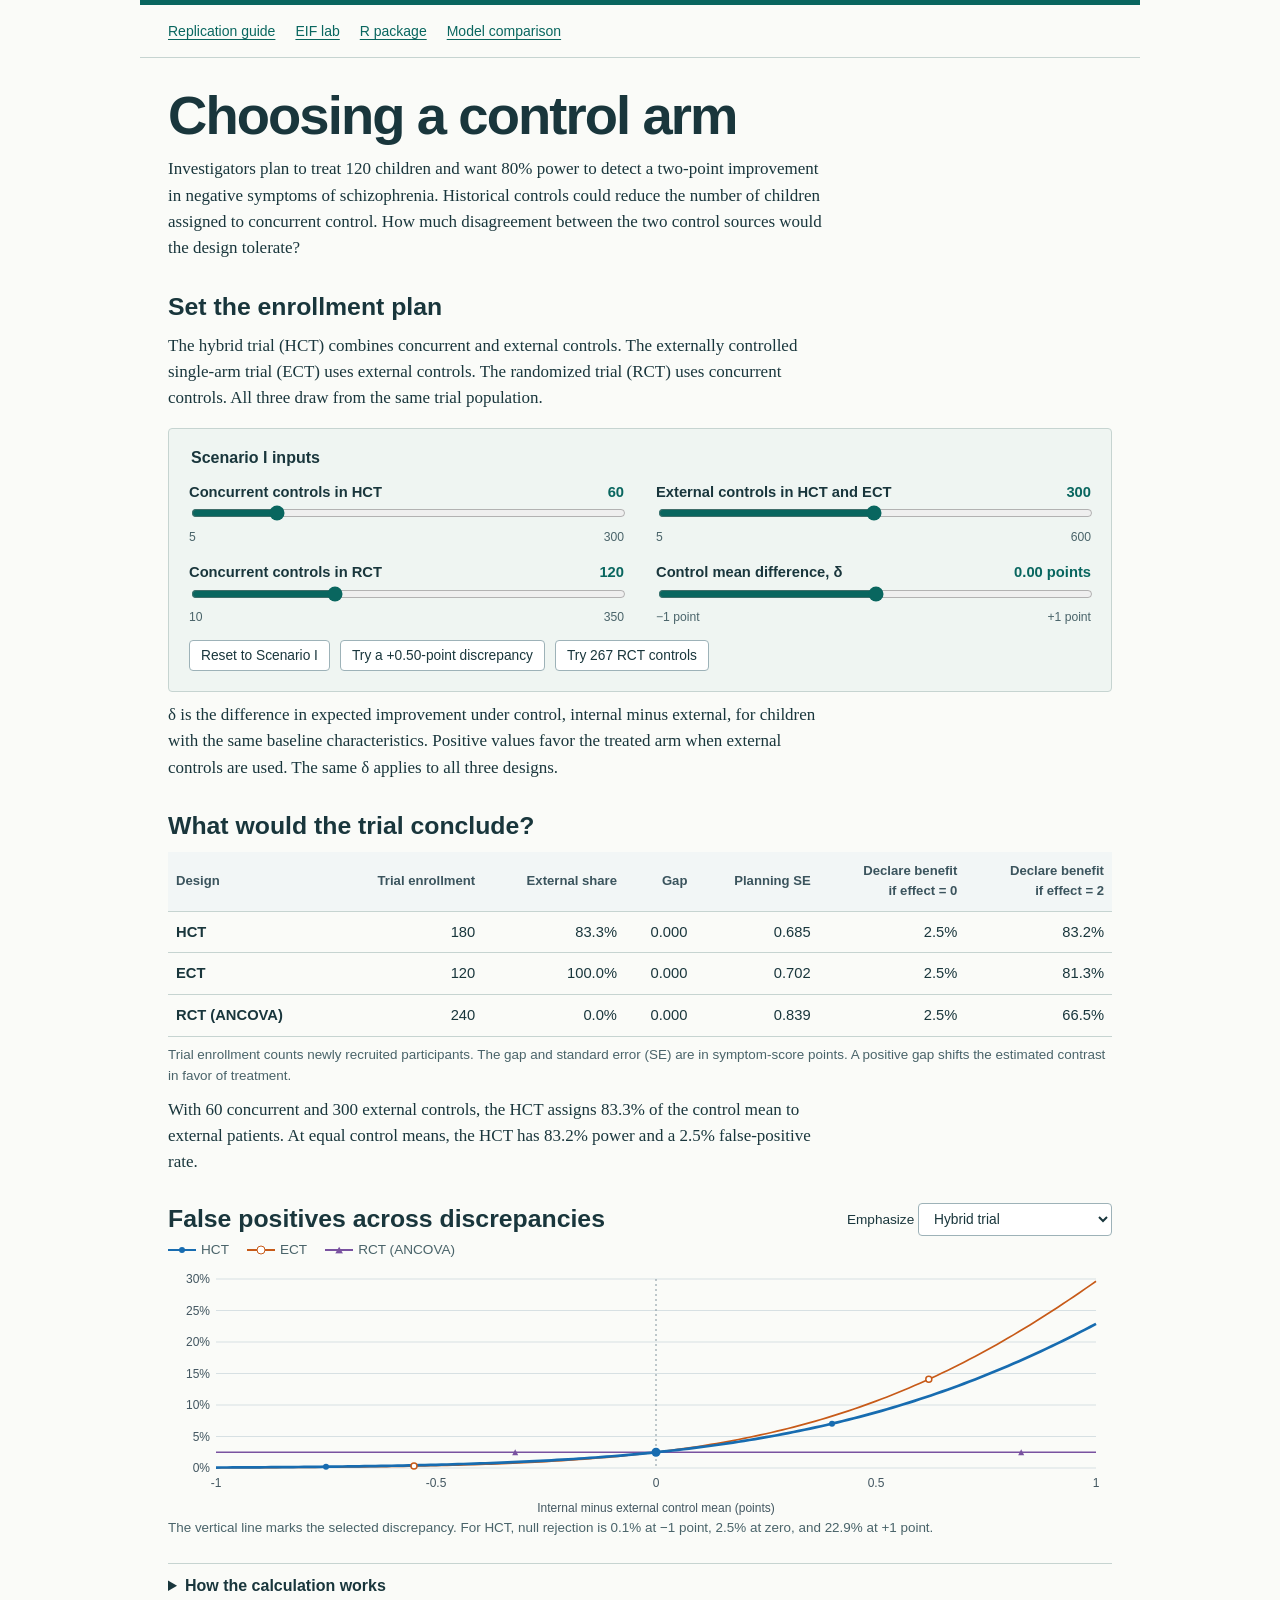
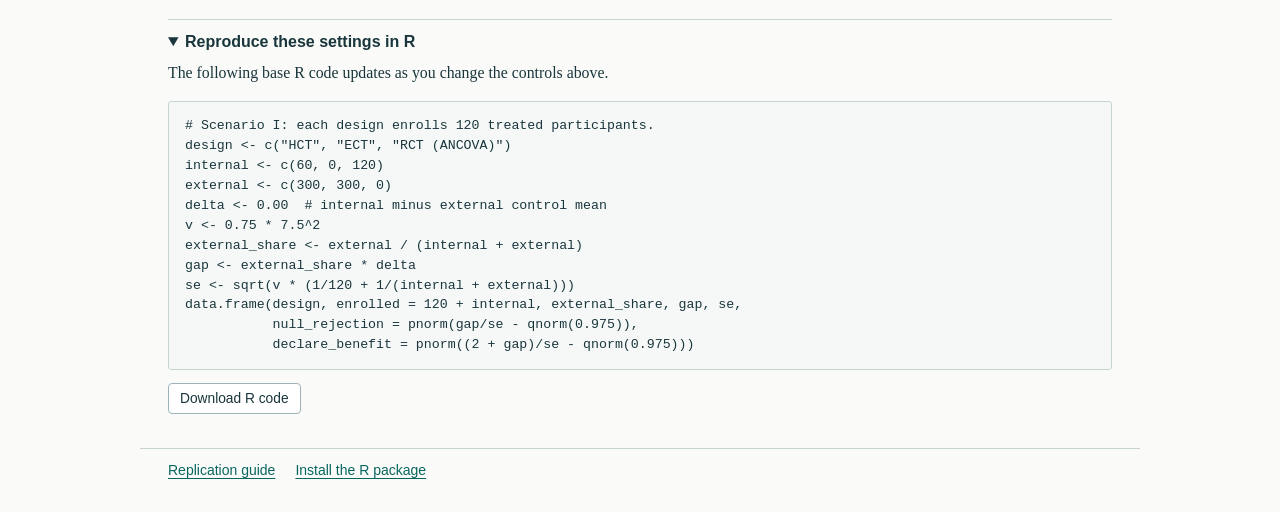
==== commit d496d6ab: "Use the manuscript ANCOVA symbol in the planning calculator" ====
--- a/docs/design-lab.html
+++ b/docs/design-lab.html
@@ -9,7 +9,7 @@
 <style>
 :root{color-scheme:light;--ink:#19363c;--accent:#09665f;--muted:#496369;--line:#c6d4d1;--paper:#fafbf8;--wash:#eff5f2;--sans:"Segoe UI",Arial,sans-serif}
 *{box-sizing:border-box}body{margin:0;color:var(--ink);background:var(--paper);font:17px/1.55 Georgia,"Times New Roman",serif}
-main,nav,footer{max-width:1000px;margin:auto;padding:0 28px}nav,footer{font:14px/1.6 var(--sans);display:flex;gap:20px;flex-wrap:wrap}nav{border-top:5px solid var(--accent);border-bottom:1px solid var(--line);padding-top:15px;padding-bottom:15px}a{color:var(--accent);text-underline-offset:3px}a:focus-visible,button:focus-visible,select:focus-visible,input:focus-visible,summary:focus-visible{outline:3px solid #30788b;outline-offset:3px}h1,h2,h3,label,button,output,select,th,td,figcaption,caption{font-family:var(--sans)}h1{font-size:clamp(2.1rem,4.4vw,3.4rem);margin:28px 0 6px;line-height:1.1;letter-spacing:-.035em}h2{font-size:1.55rem;line-height:1.25;margin:30px 0 10px}p{max-width:78ch;margin:10px 0 16px}section,figure{margin:27px 0}fieldset{margin:0;border:0;padding:0}legend{font:bold 1rem var(--sans);margin:0 0 14px}.controls{background:var(--wash);border:1px solid var(--line);border-radius:4px;padding:20px}.inputs{display:grid;grid-template-columns:1fr 1fr;gap:17px 32px}.setting{min-width:0}.setting label{font-size:.92rem;font-weight:650;display:flex;justify-content:space-between;align-items:baseline;gap:8px}.setting output{font-variant-numeric:tabular-nums;color:var(--accent);white-space:nowrap}.setting input{width:100%;accent-color:var(--accent);cursor:pointer}.range{display:flex;justify-content:space-between;color:var(--muted);font:.76rem var(--sans)}.actions,.chart-title,.key{display:flex;gap:10px;flex-wrap:wrap;align-items:center}.actions{margin-top:16px}button,select{font-size:.86rem;color:var(--ink);background:white;border:1px solid #9db2b8;border-radius:4px;padding:7px 11px}button{cursor:pointer}button:hover,select:hover{border-color:var(--accent);background:#f1f6f8}.table-wrap{overflow-x:auto}table{border-collapse:collapse;width:100%;font-size:.92rem}th,td{text-align:right;padding:9px 8px;border-bottom:1px solid var(--line);vertical-align:middle;font-variant-numeric:tabular-nums}th:first-child,td:first-child{text-align:left}thead th{color:#3b545d;background:#f2f6f6;font-size:.82rem}tbody th{white-space:nowrap}caption,figcaption{color:var(--muted);font-size:.84rem;text-align:left}caption{caption-side:bottom;padding-top:8px}.chart-title{justify-content:space-between}.chart-title h2{margin:0}.chart-title label{font-size:.85rem}.key{font: .85rem var(--sans);color:var(--muted);margin:6px 0;gap:18px}.key i{position:relative;width:28px;display:inline-block;vertical-align:middle;margin-right:5px;border-top:2px solid}.key i::after{content:"";position:absolute;left:50%;top:-1px;transform:translate(-50%,-50%);width:6px;height:6px;background:currentColor;border-radius:50%}.key .hct{color:#176cb0}.key .ect{color:#c75a18}.key .ect::after{width:7px;height:7px;border:1.5px solid currentColor;background:white}.key .rct{color:#50575d}.key .rct::after{border-radius:0}canvas{display:block;width:100%;height:255px}figure{margin:25px 0 18px}details{border-top:1px solid var(--line);margin-top:24px;padding-top:13px}summary{font:bold 1rem var(--sans);cursor:pointer}details p{font-size:.99rem}pre{overflow:auto;background:#f6f8f8;padding:14px 16px;line-height:1.5;border:1px solid var(--line);border-radius:3px;font-size:.83rem}.formula{font-size:1.04rem}footer{margin-top:34px;padding-top:10px;padding-bottom:30px;border-top:1px solid var(--line)}@media(max-width:620px){main,nav,footer{padding-left:16px;padding-right:16px}.inputs{grid-template-columns:1fr;gap:12px}.chart-title{align-items:flex-start}.controls{padding:15px}th,td{padding:8px 5px}h2{font-size:1.35rem}}
+main,nav,footer{max-width:1000px;margin:auto;padding:0 28px}nav,footer{font:14px/1.6 var(--sans);display:flex;gap:20px;flex-wrap:wrap}nav{border-top:5px solid var(--accent);border-bottom:1px solid var(--line);padding-top:15px;padding-bottom:15px}a{color:var(--accent);text-underline-offset:3px}a:focus-visible,button:focus-visible,select:focus-visible,input:focus-visible,summary:focus-visible{outline:3px solid #30788b;outline-offset:3px}h1,h2,h3,label,button,output,select,th,td,figcaption,caption{font-family:var(--sans)}h1{font-size:clamp(2.1rem,4.4vw,3.4rem);margin:28px 0 6px;line-height:1.1;letter-spacing:-.035em}h2{font-size:1.55rem;line-height:1.25;margin:30px 0 10px}p{max-width:78ch;margin:10px 0 16px}section,figure{margin:27px 0}fieldset{margin:0;border:0;padding:0}legend{font:bold 1rem var(--sans);margin:0 0 14px}.controls{background:var(--wash);border:1px solid var(--line);border-radius:4px;padding:20px}.inputs{display:grid;grid-template-columns:1fr 1fr;gap:17px 32px}.setting{min-width:0}.setting label{font-size:.92rem;font-weight:650;display:flex;justify-content:space-between;align-items:baseline;gap:8px}.setting output{font-variant-numeric:tabular-nums;color:var(--accent);white-space:nowrap}.setting input{width:100%;accent-color:var(--accent);cursor:pointer}.range{display:flex;justify-content:space-between;color:var(--muted);font:.76rem var(--sans)}.actions,.chart-title,.key{display:flex;gap:10px;flex-wrap:wrap;align-items:center}.actions{margin-top:16px}button,select{font-size:.86rem;color:var(--ink);background:white;border:1px solid #9db2b8;border-radius:4px;padding:7px 11px}button{cursor:pointer}button:hover,select:hover{border-color:var(--accent);background:#f1f6f8}.table-wrap{overflow-x:auto}table{border-collapse:collapse;width:100%;font-size:.92rem}th,td{text-align:right;padding:9px 8px;border-bottom:1px solid var(--line);vertical-align:middle;font-variant-numeric:tabular-nums}th:first-child,td:first-child{text-align:left}thead th{color:#3b545d;background:#f2f6f6;font-size:.82rem}tbody th{white-space:nowrap}caption,figcaption{color:var(--muted);font-size:.84rem;text-align:left}caption{caption-side:bottom;padding-top:8px}.chart-title{justify-content:space-between}.chart-title h2{margin:0}.chart-title label{font-size:.85rem}.key{font: .85rem var(--sans);color:var(--muted);margin:6px 0;gap:18px}.key i{position:relative;width:28px;display:inline-block;vertical-align:middle;margin-right:5px;border-top:2px solid}.key i::after{content:"";position:absolute;left:50%;top:-1px;transform:translate(-50%,-50%);width:6px;height:6px;background:currentColor;border-radius:50%}.key .hct{color:#176cb0}.key .ect{color:#c75a18}.key .ect::after{width:7px;height:7px;border:1.5px solid currentColor;background:white}.key .rct{color:#7952a0}.key .rct::after{width:8px;height:7px;border-radius:0;clip-path:polygon(50% 0,100% 100%,0 100%)}canvas{display:block;width:100%;height:255px}figure{margin:25px 0 18px}details{border-top:1px solid var(--line);margin-top:24px;padding-top:13px}summary{font:bold 1rem var(--sans);cursor:pointer}details p{font-size:.99rem}pre{overflow:auto;background:#f6f8f8;padding:14px 16px;line-height:1.5;border:1px solid var(--line);border-radius:3px;font-size:.83rem}.formula{font-size:1.04rem}footer{margin-top:34px;padding-top:10px;padding-bottom:30px;border-top:1px solid var(--line)}@media(max-width:620px){main,nav,footer{padding-left:16px;padding-right:16px}.inputs{grid-template-columns:1fr;gap:12px}.chart-title{align-items:flex-start}.controls{padding:15px}th,td{padding:8px 5px}h2{font-size:1.35rem}}
 .skip{position:absolute;top:-60px;left:12px;z-index:2;background:white;padding:6px 10px}.skip:focus{top:6px}
 </style>
 </head>
@@ -22,11 +22,11 @@
 <noscript><p>Enable JavaScript to adjust the design. In the paper’s baseline scenario with equal control means, HCT, ECT and randomized ANCOVA have powers of 83.2%, 81.3% and 66.5%, respectively. Each has a one-sided false-positive rate of 2.5%.</p></noscript>
 <section aria-labelledby="settings-heading">
 <h2 id="settings-heading">Set the enrollment plan</h2>
-<p>The randomized trial (RCT) uses concurrent controls. The hybrid trial (HCT) combines concurrent and external controls. The single-arm trial (ECT) uses external controls. All three draw from the same trial population.</p>
+<p>The hybrid trial (HCT) combines concurrent and external controls. The externally controlled single-arm trial (ECT) uses external controls. The randomized trial (RCT) uses concurrent controls. All three draw from the same trial population.</p>
 <div class="controls"><fieldset><legend>Scenario I inputs</legend><div class="inputs">
-<div class="setting"><label for="rct-ic">Concurrent controls in RCT <output id="rct-ic-out" for="rct-ic">120</output></label><input type="range" min="10" max="350" value="120" id="rct-ic"><div class="range"><span>10</span><span>350</span></div></div>
 <div class="setting"><label for="hct-ic">Concurrent controls in HCT <output id="hct-ic-out" for="hct-ic">60</output></label><input type="range" min="5" max="300" value="60" id="hct-ic"><div class="range"><span>5</span><span>300</span></div></div>
 <div class="setting"><label for="ec">External controls in HCT and ECT <output id="ec-out" for="ec">300</output></label><input type="range" min="5" max="600" step="5" value="300" id="ec"><div class="range"><span>5</span><span>600</span></div></div>
+<div class="setting"><label for="rct-ic">Concurrent controls in RCT <output id="rct-ic-out" for="rct-ic">120</output></label><input type="range" min="10" max="350" value="120" id="rct-ic"><div class="range"><span>10</span><span>350</span></div></div>
 <div class="setting"><label for="delta">Control mean difference, δ <output id="delta-out" for="delta">0.00 points</output></label><input type="range" min="-1" max="1" step="0.05" value="0" id="delta"><div class="range"><span>−1 point</span><span>+1 point</span></div></div>
 </div></fieldset>
 <div class="actions"><button type="button" id="reset">Reset to Scenario I</button><button type="button" id="case-drift">Try a +0.50-point discrepancy</button><button type="button" id="case-rct">Try 267 RCT controls</button></div></div>
@@ -38,7 +38,7 @@
 <figure><div class="chart-title"><h2>False positives across discrepancies</h2><label>Emphasize <select id="focus"><option value="hct">Hybrid trial</option><option value="ect">Externally controlled trial</option><option value="rct">Randomized trial</option></select></label></div><div class="key" aria-hidden="true"><span><i class="hct"></i>HCT</span><span><i class="ect"></i>ECT</span><span><i class="rct"></i>RCT (ANCOVA)</span></div><canvas id="plot" role="img" aria-label="False-positive rates from minus one to plus one point of discrepancy. The table gives values at the selected discrepancy."></canvas><figcaption id="chart-note">The vertical line marks the selected discrepancy. The RCT stays at the nominal 2.5% rate.</figcaption></figure>
 <details><summary>How the calculation works</summary>
 <p>Each arm has marginal SD 7.5. The known prognostic function explains 25% of outcome variation, so the common residual variance is <i>v</i> = 0.75 × 7.5². If a design uses <i>m</i> total controls, its planning variance is <i>v</i>(1/120 + 1/<i>m</i>). Thus the RCT row is the paper’s ANCOVA reference.</p>
-<p>For HCT the internal share λ is the internal control count divided by the total control count. Its causal-gap ξ is (1 − λ)δ. The RCT gap is zero and the ECT gap is δ. Under a true trial effect θ, the one-sided test declares benefit with probability Φ((θ + ξ)/SE − 1.960), where Φ is the standard normal distribution function.</p>
+<p>For HCT the internal share λ is the internal control count divided by the total control count. Its causal-gap ξ is (1 − λ)δ. The ECT gap is δ and the RCT gap is zero. Under a true trial effect θ, the one-sided test declares benefit with probability Φ((θ + ξ)/SE − 1.960), where Φ is the standard normal distribution function.</p>
 <p>These Gaussian planning calculations treat variances and borrowing shares as known. To see how learning a borrowing share from the data changes sampling uncertainty, explore the <a href="eif-lab.html">efficient influence function</a>.</p></details>
 <details open><summary>Reproduce these settings in R</summary><p>The following base R code updates as you change the controls above.</p><pre><code id="rcode"></code></pre><button type="button" id="download-r">Download R code</button></details>
 </main><footer><a href="index.html">Replication guide</a><a href="r-package.html">Install the R package</a></footer>
